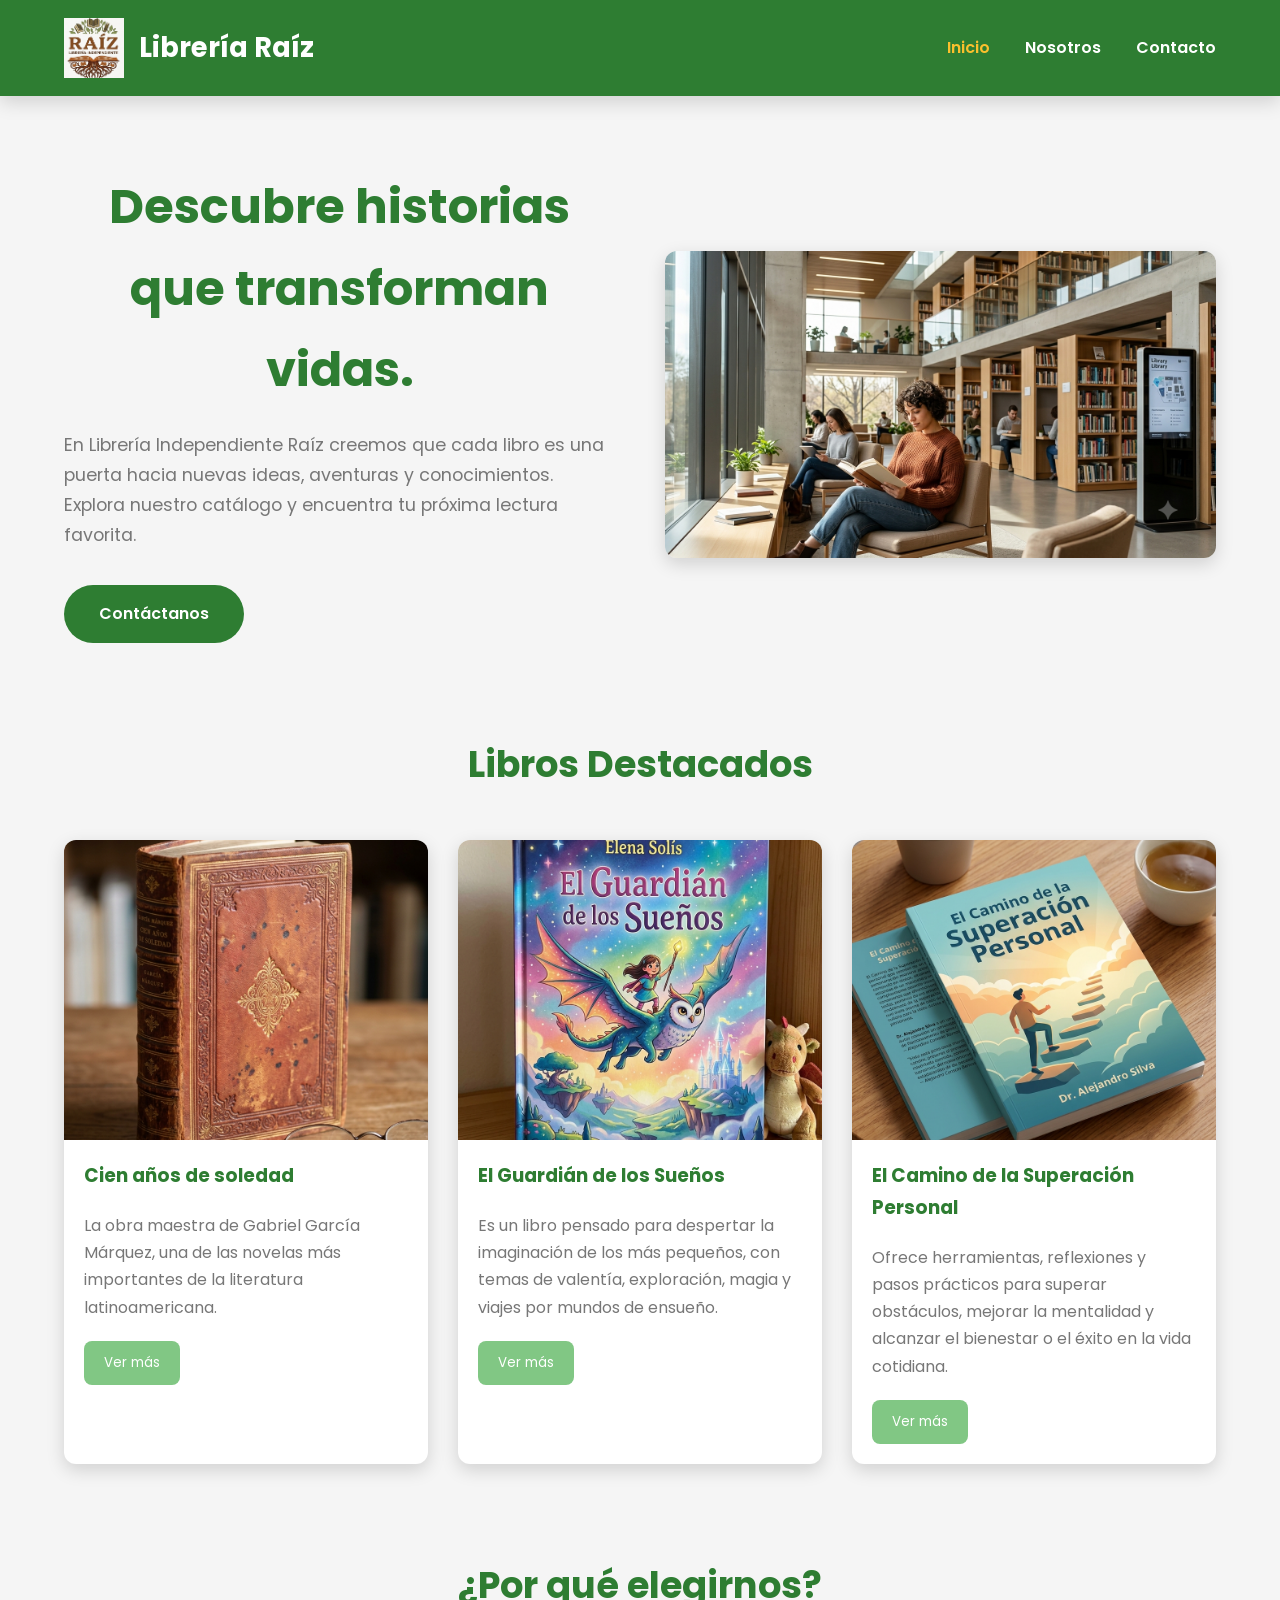
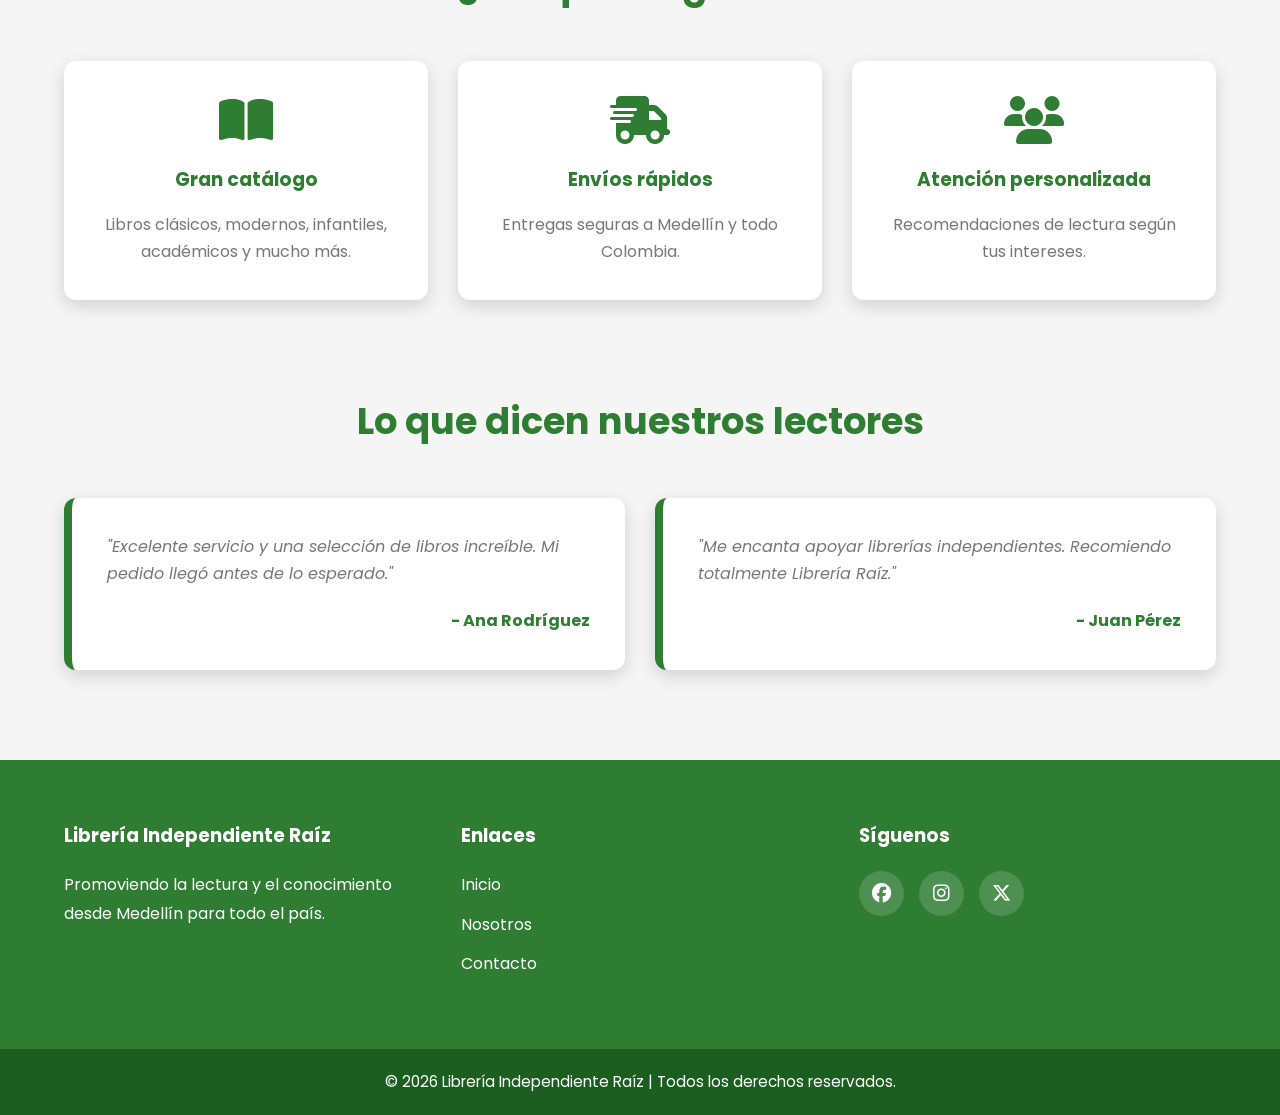
==== index.html @ 9c7256f1 "Primer commit" ====
<!DOCTYPE html>
<html lang="es">
<head>
    <meta charset="UTF-8">
    <meta name="viewport" content="width=device-width, initial-scale=1.0">
    <meta name="description" content="Librería Independiente Raíz - Descubre libros para todos los gustos.">
    <meta name="author" content="Sara Camino Cervantes">
    <title>Librería Independiente Raíz</title>

    <!-- CSS -->
    <link rel="stylesheet" href="css/main.css">

    <!-- Google Fonts -->
    <link rel="preconnect" href="https://fonts.googleapis.com">
    <link rel="preconnect" href="https://fonts.gstatic.com" crossorigin>
    <link href="https://fonts.googleapis.com/css2?family=Poppins:wght@300;400;600;700&display=swap" rel="stylesheet">

    <!-- Iconos -->
    <link rel="stylesheet"
        href="https://cdnjs.cloudflare.com/ajax/libs/font-awesome/6.7.1/css/all.min.css">
</head>

<body>

    <!-- ================= HEADER ================= -->

    <header>
        <nav class="navbar">

            <div class="logo">
                <img src="imagenes/logo.png" alt="Logo Librería Raíz">
                <h1>Librería Raíz</h1>
            </div>

            <ul class="menu">
                <li><a href="index.html" class="activo">Inicio</a></li>
                <li><a href="nosotros.html">Nosotros</a></li>
                <li><a href="contacto.html">Contacto</a></li>
            </ul>

            <div class="menu-hamburguesa">
                <i class="fa-solid fa-bars"></i>
            </div>

        </nav>
    </header>

    <!-- ================= HERO ================= -->

    <section class="hero">

        <div class="hero-texto">

            <h2>Descubre historias que transforman vidas.</h2>

            <p>
                En Librería Independiente Raíz creemos que cada libro es una puerta
                hacia nuevas ideas, aventuras y conocimientos.
                Explora nuestro catálogo y encuentra tu próxima lectura favorita.
            </p>

            <a href="contacto.html" class="btn">
                Contáctanos
            </a>

        </div>

        <div class="hero-imagen">
            <img src="imagenes/banner.png"
                alt="Persona leyendo un libro">
        </div>

    </section>

    <!-- ================= DESTACADOS ================= -->

    <main>

        <section class="destacados">

            <h2>Libros Destacados</h2>

            <div class="contenedor-tarjetas">

                <article class="tarjeta">

                    <img src="imagenes/libro1.png"
                        alt="Libro Cien años de soledad">

                    <h3>Cien años de soledad</h3>

                    <p>
                        La obra maestra de Gabriel García Márquez,
                        una de las novelas más importantes de la literatura latinoamericana.
                    </p>

                    <button>Ver más</button>

                </article>

                <article class="tarjeta">

                    <img src="imagenes/libro2.png"
                        alt="Libro El Guardián de los Sueños">

                    <h3>El Guardián de los Sueños</h3>

                    <p>
                        Es un libro pensado para despertar la imaginación de los más pequeños, con temas de valentía, exploración, magia y viajes por mundos de ensueño.
                    </p>

                    <button>Ver más</button>

                </article>

                <article class="tarjeta">

                    <img src="imagenes/libro3.png"
                        alt="Libro El Camino de la Superación Personal">

                    <h3>El Camino de la Superación Personal</h3>

                    <p>
                        Ofrece herramientas, reflexiones y pasos prácticos para superar obstáculos, mejorar la mentalidad y alcanzar el bienestar o el éxito en la vida cotidiana.
                    </p>

                    <button>Ver más</button>

                </article>

            </div>

        </section>

        <!-- ================= BENEFICIOS ================= -->

        <section class="beneficios">

            <h2>¿Por qué elegirnos?</h2>

            <div class="beneficios-grid">

                <article>

                    <i class="fa-solid fa-book-open"></i>

                    <h3>Gran catálogo</h3>

                    <p>
                        Libros clásicos, modernos, infantiles,
                        académicos y mucho más.
                    </p>

                </article>

                <article>

                    <i class="fa-solid fa-truck-fast"></i>

                    <h3>Envíos rápidos</h3>

                    <p>
                        Entregas seguras a Medellín y todo Colombia.
                    </p>

                </article>

                <article>

                    <i class="fa-solid fa-users"></i>

                    <h3>Atención personalizada</h3>

                    <p>
                        Recomendaciones de lectura según tus intereses.
                    </p>

                </article>

            </div>

        </section>

        <!-- ================= TESTIMONIOS ================= -->

        <section class="testimonios">

            <h2>Lo que dicen nuestros lectores</h2>

            <div class="contenedor-testimonios">

                <article>

                    <p>
                        "Excelente servicio y una selección de libros increíble.
                        Mi pedido llegó antes de lo esperado."
                    </p>

                    <h4>- Ana Rodríguez</h4>

                </article>

                <article>

                    <p>
                        "Me encanta apoyar librerías independientes.
                        Recomiendo totalmente Librería Raíz."
                    </p>

                    <h4>- Juan Pérez</h4>

                </article>

            </div>

        </section>

    </main>

    <!-- ================= FOOTER ================= -->

    <footer>

        <div class="footer-contenido">

            <div>

                <h3>Librería Independiente Raíz</h3>

                <p>
                    Promoviendo la lectura y el conocimiento
                    desde Medellín para todo el país.
                </p>

            </div>

            <div>

                <h3>Enlaces</h3>

                <ul>

                    <li><a href="index.html">Inicio</a></li>
                    <li><a href="nosotros.html">Nosotros</a></li>
                    <li><a href="contacto.html">Contacto</a></li>

                </ul>

            </div>

            <div>

                <h3>Síguenos</h3>

                <div class="redes">

                    <a href="#"><i class="fab fa-facebook"></i></a>
                    <a href="#"><i class="fab fa-instagram"></i></a>
                    <a href="#"><i class="fab fa-x-twitter"></i></a>

                </div>

            </div>

        </div>

        <div class="copyright">

            <p>
                © 2026 Librería Independiente Raíz | Todos los derechos reservados.
            </p>

        </div>

    </footer>

    <!-- JavaScript -->
    <script src="js/app.js"></script>

</body>
</html>
---- css/main.css ----
/* =====================================================
   LIBRERÍA INDEPENDIENTE RAÍZ
   Archivo: css/main.css
   Parte 1/4
===================================================== */

/* ================= VARIABLES ================= */

:root{

    --color-principal:#2E7D32;
    --color-secundario:#81C784;
    --color-acento:#FBC02D;
    --color-fondo:#F5F5F5;
    --color-blanco:#FFFFFF;
    --color-texto:#333333;
    --color-gris:#777777;

    --fuente:'Poppins', sans-serif;

    --radio:12px;

    --sombra:0 6px 18px rgba(0,0,0,.15);

}

/* ================= RESET ================= */

*{
    margin:0;
    padding:0;
    box-sizing:border-box;
}

html{
    scroll-behavior:smooth;
}

body{

    font-family:var(--fuente);

    background:var(--color-fondo);

    color:var(--color-texto);

    line-height:1.7;

}

img{

    max-width:100%;

    display:block;

}

a{

    text-decoration:none;

    color:inherit;

}

ul{

    list-style:none;

}

button{

    cursor:pointer;

    border:none;

}

/* ================= HEADER ================= */

header{

    width:100%;

    background:var(--color-principal);

    color:white;

    position:sticky;

    top:0;

    z-index:1000;

    box-shadow:var(--sombra);

}

/* ================= NAVBAR ================= */

.navbar{

    width:90%;

    max-width:1200px;

    margin:auto;

    display:flex;

    justify-content:space-between;

    align-items:center;

    padding:18px 0;

}

.logo{

    display:flex;

    align-items:center;

    gap:15px;

}

.logo img{

    width:60px;

    height:60px;

    object-fit:cover;

}

.logo h1{

    font-size:1.7rem;

    font-weight:700;

}

.menu{

    display:flex;

    gap:35px;

}

.menu li a{

    color:white;

    font-weight:600;

    transition:.3s;

}

.menu li a:hover{

    color:var(--color-acento);

}

.menu li a.activo{

    color:var(--color-acento);

}

/* ================= MENU HAMBURGUESA ================= */

.menu-hamburguesa{

    display:none;

    font-size:28px;

    cursor:pointer;

}

/* ================= HERO ================= */

.hero{

    width:90%;

    max-width:1200px;

    margin:70px auto;

    display:grid;

    grid-template-columns:1fr 1fr;

    align-items:center;

    gap:50px;

}

.hero-texto h2{

    font-size:3rem;

    color:var(--color-principal);

    margin-bottom:20px;

}

.hero-texto p{

    font-size:1.1rem;

    color:var(--color-gris);

    margin-bottom:35px;

}

.hero-imagen img{

    width:100%;

    border-radius:var(--radio);

    box-shadow:var(--sombra);

}

/* ================= BOTÓN ================= */

.btn{

    display:inline-block;

    background:var(--color-principal);

    color:white;

    padding:15px 35px;

    border-radius:50px;

    font-weight:600;

    transition:.3s;

}

.btn:hover{

    background:#1B5E20;

    transform:translateY(-3px);

}

/* ================= TITULOS ================= */

section h2{

    text-align:center;

    font-size:2.3rem;

    color:var(--color-principal);

    margin-bottom:45px;

}

/* ================= DESTACADOS ================= */

.destacados{

    width:90%;

    max-width:1200px;

    margin:90px auto;

}

.contenedor-tarjetas{

    display:grid;

    grid-template-columns:repeat(3,1fr);

    gap:30px;

}

.tarjeta{

    background:white;

    border-radius:var(--radio);

    overflow:hidden;

    box-shadow:var(--sombra);

    transition:.3s;

}

.tarjeta:hover{

    transform:translateY(-10px);

}

.tarjeta img{

    height:300px;

    width:100%;

    object-fit:cover;

}

.tarjeta h3{

    padding:20px;

    color:var(--color-principal);

}

.tarjeta p{

    padding:0 20px 20px;

    color:var(--color-gris);

}

.tarjeta button{

    margin:0 20px 20px;

    background:var(--color-secundario);

    color:white;

    padding:12px 20px;

    border-radius:8px;

    transition:.3s;

}

.tarjeta button:hover{

    background:var(--color-principal);

}
/* =====================================================
   LIBRERÍA INDEPENDIENTE RAÍZ
   Archivo: css/main.css
   Parte 2/4
===================================================== */

/* ================= BENEFICIOS ================= */

.beneficios{

    width:90%;

    max-width:1200px;

    margin:90px auto;

}

.beneficios-grid{

    display:grid;

    grid-template-columns:repeat(3,1fr);

    gap:30px;

}

.beneficios-grid article{

    background:var(--color-blanco);

    padding:35px;

    text-align:center;

    border-radius:var(--radio);

    box-shadow:var(--sombra);

    transition:.3s;

}

.beneficios-grid article:hover{

    transform:translateY(-8px);

}

.beneficios-grid i{

    font-size:3rem;

    color:var(--color-principal);

    margin-bottom:20px;

}

.beneficios-grid h3{

    margin-bottom:15px;

    color:var(--color-principal);

}

.beneficios-grid p{

    color:var(--color-gris);

}

/* ================= TESTIMONIOS ================= */

.testimonios{

    width:90%;

    max-width:1200px;

    margin:90px auto;

}

.contenedor-testimonios{

    display:grid;

    grid-template-columns:repeat(2,1fr);

    gap:30px;

}

.contenedor-testimonios article{

    background:var(--color-blanco);

    padding:35px;

    border-left:8px solid var(--color-principal);

    border-radius:var(--radio);

    box-shadow:var(--sombra);

}

.contenedor-testimonios p{

    font-style:italic;

    color:var(--color-gris);

    margin-bottom:20px;

}

.contenedor-testimonios h4{

    color:var(--color-principal);

    text-align:right;

}

/* ================= BANNER DE PÁGINAS ================= */

.banner-pagina{

    background:linear-gradient(rgba(46,125,50,.85), rgba(46,125,50,.85)),
    url("../imagenes/banner.jpg");

    background-size:cover;

    background-position:center;

    color:white;

    text-align:center;

    padding:80px 20px;

}

.banner-pagina h2{

    color:white;

    font-size:2.8rem;

    margin-bottom:20px;

}

.banner-pagina p{

    max-width:700px;

    margin:auto;

    font-size:1.1rem;

}

/* ================= FOOTER ================= */

footer{

    background:var(--color-principal);

    color:white;

    margin-top:80px;

}

.footer-contenido{

    width:90%;

    max-width:1200px;

    margin:auto;

    padding:60px 0;

    display:grid;

    grid-template-columns:repeat(3,1fr);

    gap:40px;

}

.footer-contenido h3{

    margin-bottom:20px;

}

.footer-contenido p{

    line-height:1.8;

}

.footer-contenido ul{

    padding:0;

}

.footer-contenido li{

    margin-bottom:12px;

}

.footer-contenido a{

    color:white;

    transition:.3s;

}

.footer-contenido a:hover{

    color:var(--color-acento);

}

/* ================= REDES SOCIALES ================= */

.redes{

    display:flex;

    gap:15px;

    margin-top:15px;

}

.redes a{

    width:45px;

    height:45px;

    background:rgba(255,255,255,.15);

    border-radius:50%;

    display:flex;

    align-items:center;

    justify-content:center;

    transition:.3s;

}

.redes a:hover{

    background:var(--color-acento);

    color:var(--color-principal);

}

.redes i{

    font-size:1.2rem;

}

/* ================= COPYRIGHT ================= */

.copyright{

    background:#1b5e20;

    text-align:center;

    padding:20px;

    font-size:.95rem;

}

/* ================= ANIMACIONES ================= */

.tarjeta,
.beneficios-grid article,
.contenedor-testimonios article{

    animation:aparecer .8s ease;

}

@keyframes aparecer{

    from{

        opacity:0;

        transform:translateY(25px);

    }

    to{

        opacity:1;

        transform:translateY(0);

    }

}

/* ================= EFECTOS GENERALES ================= */

input,
textarea,
button{

    font-family:var(--fuente);

}

button,
.btn{

    transition:all .3s ease;

}

html{

    scroll-padding-top:90px;

}
/* =====================================================
   LIBRERÍA INDEPENDIENTE RAÍZ
   Archivo: css/main.css
   Parte 3/4
   Estilos para nosotros.html y contacto.html
=====================================================*/

/* ================= HISTORIA ================= */

.historia{

    width:90%;
    max-width:1200px;
    margin:80px auto;

    display:grid;
    grid-template-columns:1fr 1fr;
    gap:50px;
    align-items:center;

}

.historia .texto h2{

    text-align:left;
    margin-bottom:25px;
    color:var(--color-principal);

}

.historia .texto p{

    margin-bottom:20px;
    color:var(--color-gris);
    text-align:justify;

}

.historia .imagen img{

    width:100%;
    border-radius:var(--radio);
    box-shadow:var(--sombra);

}

/* ================= MISIÓN Y VISIÓN ================= */

.mision-vision{

    width:90%;
    max-width:1200px;
    margin:80px auto;

    display:grid;
    grid-template-columns:repeat(2,1fr);
    gap:35px;

}

.mision-vision .card{

    background:var(--color-blanco);

    padding:40px;

    text-align:center;

    border-radius:var(--radio);

    box-shadow:var(--sombra);

    transition:.3s;

}

.mision-vision .card:hover{

    transform:translateY(-8px);

}

.mision-vision i{

    font-size:3rem;

    color:var(--color-principal);

    margin-bottom:20px;

}

.mision-vision h3{

    margin-bottom:15px;

    color:var(--color-principal);

}

.mision-vision p{

    color:var(--color-gris);

}

/* ================= VALORES ================= */

.valores{

    width:90%;
    max-width:1200px;
    margin:90px auto;

}

.contenedor-valores{

    display:grid;

    grid-template-columns:repeat(3,1fr);

    gap:30px;

}

.contenedor-valores article{

    background:var(--color-blanco);

    padding:35px;

    text-align:center;

    border-radius:var(--radio);

    box-shadow:var(--sombra);

    transition:.3s;

}

.contenedor-valores article:hover{

    transform:translateY(-8px);

}

.contenedor-valores i{

    font-size:2.8rem;

    color:var(--color-principal);

    margin-bottom:20px;

}

.contenedor-valores h3{

    color:var(--color-principal);

    margin-bottom:15px;

}

.contenedor-valores p{

    color:var(--color-gris);

}

/* ================= EQUIPO ================= */

.equipo{

    width:90%;
    max-width:1200px;
    margin:90px auto;

}

.equipo-grid{

    display:grid;

    grid-template-columns:repeat(3,1fr);

    gap:30px;

}

.miembro{

    background:var(--color-blanco);

    border-radius:var(--radio);

    text-align:center;

    overflow:hidden;

    box-shadow:var(--sombra);

    transition:.3s;

}

.miembro:hover{

    transform:translateY(-10px);

}

.miembro img{

    width:100%;
    height:320px;
    object-fit:cover;

}

.miembro h3{

    margin-top:20px;

    color:var(--color-principal);

}

.miembro p{

    margin:15px 20px 25px;

    color:var(--color-gris);

}

/* ================= CONTACTO ================= */

.contacto-contenedor{

    width:90%;
    max-width:1200px;

    margin:80px auto;

    display:grid;

    grid-template-columns:1fr 1.2fr;

    gap:50px;

}

.info-contacto{

    background:var(--color-principal);

    color:white;

    padding:40px;

    border-radius:var(--radio);

    box-shadow:var(--sombra);

}

.info-contacto h2{

    color:white;

    text-align:left;

    margin-bottom:30px;

}

.info-contacto p{

    margin-bottom:22px;

    display:flex;

    align-items:flex-start;

    gap:15px;

    line-height:1.7;

}

.info-contacto i{

    color:var(--color-acento);

    font-size:1.3rem;

    margin-top:3px;

}

/* ================= FORMULARIO ================= */

.formulario{

    background:var(--color-blanco);

    padding:40px;

    border-radius:var(--radio);

    box-shadow:var(--sombra);

}

.formulario h2{

    text-align:left;

    margin-bottom:30px;

}

.campo{

    margin-bottom:22px;

}

.campo label{

    display:block;

    font-weight:600;

    margin-bottom:8px;

}

.campo input,
.campo textarea{

    width:100%;

    padding:14px;

    border:1px solid #dcdcdc;

    border-radius:8px;

    outline:none;

    font-size:1rem;

    transition:.3s;

}

.campo textarea{

    resize:vertical;

}

.campo input:focus,
.campo textarea:focus{

    border-color:var(--color-principal);

    box-shadow:0 0 6px rgba(46,125,50,.25);

}

.formulario button{

    width:100%;

    background:var(--color-principal);

    color:white;

    padding:15px;

    border:none;

    border-radius:8px;

    font-size:1rem;

    font-weight:600;

}

.formulario button:hover{

    background:#1B5E20;

}

/* ================= MAPA ================= */

.mapa{

    width:90%;
    max-width:1200px;

    margin:90px auto;

}

.mapa iframe{

    width:100%;

    border-radius:var(--radio);

    box-shadow:var(--sombra);

}
/* =====================================================
   LIBRERÍA INDEPENDIENTE RAÍZ
   Archivo: css/main.css
   Parte 4/4
   Responsive - Menú móvil - Ajustes finales
=====================================================*/

/* ================= TABLETS ================= */

@media (max-width: 992px){

    .hero{

        grid-template-columns:1fr;
        text-align:center;
        gap:40px;

    }

    .hero-texto h2{

        font-size:2.5rem;

    }

    .contenedor-tarjetas{

        grid-template-columns:repeat(2,1fr);

    }

    .beneficios-grid{

        grid-template-columns:1fr;

    }

    .contenedor-testimonios{

        grid-template-columns:1fr;

    }

    .historia{

        grid-template-columns:1fr;
        text-align:center;

    }

    .historia .texto h2{

        text-align:center;

    }

    .mision-vision{

        grid-template-columns:1fr;

    }

    .contenedor-valores{

        grid-template-columns:1fr;

    }

    .equipo-grid{

        grid-template-columns:repeat(2,1fr);

    }

    .contacto-contenedor{

        grid-template-columns:1fr;

    }

    .footer-contenido{

        grid-template-columns:1fr;
        text-align:center;

    }

    .redes{

        justify-content:center;

    }

}

/* ================= CELULARES ================= */

@media (max-width:768px){

    .navbar{

        flex-wrap:wrap;
        position:relative;

    }

    .menu{

        display:none;

        flex-direction:column;

        width:100%;

        background:var(--color-principal);

        margin-top:20px;

        padding:20px;

        border-radius:10px;

        text-align:center;

        gap:20px;

    }

    .menu.activo{

        display:flex;

    }

    .menu-hamburguesa{

        display:block;
        color:white;

    }

    .logo h1{

        font-size:1.4rem;

    }

    .hero{

        margin:50px auto;

    }

    .hero-texto h2{

        font-size:2rem;

    }

    .hero-texto p{

        font-size:1rem;

    }

    .contenedor-tarjetas{

        grid-template-columns:1fr;

    }

    .equipo-grid{

        grid-template-columns:1fr;

    }

    section h2{

        font-size:2rem;

    }

    .banner-pagina h2{

        font-size:2.2rem;

    }

    .footer-contenido{

        padding:45px 0;

    }

}

/* ================= CELULARES PEQUEÑOS ================= */

@media (max-width:480px){

    body{

        font-size:15px;

    }

    .logo img{

        width:50px;
        height:50px;

    }

    .logo h1{

        font-size:1.2rem;

    }

    .hero-texto h2{

        font-size:1.7rem;

    }

    .btn{

        width:100%;
        text-align:center;

    }

    .tarjeta img{

        height:230px;

    }

    .miembro img{

        height:260px;

    }

    .banner-pagina{

        padding:60px 20px;

    }

    .banner-pagina h2{

        font-size:1.8rem;

    }

    .formulario,
    .info-contacto{

        padding:25px;

    }

    .campo input,
    .campo textarea{

        padding:12px;

    }

}

/* ================= EFECTOS DE ENTRADA ================= */

.hero,
.destacados,
.beneficios,
.testimonios,
.historia,
.mision-vision,
.valores,
.equipo,
.contacto-contenedor,
.mapa{

    animation:fadeIn 1s ease-in-out;

}

@keyframes fadeIn{

    from{

        opacity:0;
        transform:translateY(20px);

    }

    to{

        opacity:1;
        transform:translateY(0);

    }

}

/* ================= HOVER GENERAL ================= */

.tarjeta,
.miembro,
.beneficios-grid article,
.contenedor-valores article,
.mision-vision .card{

    transition:transform .3s ease,
               box-shadow .3s ease;

}

.tarjeta:hover,
.miembro:hover,
.beneficios-grid article:hover,
.contenedor-valores article:hover,
.mision-vision .card:hover{

    transform:translateY(-8px);

    box-shadow:0 12px 25px rgba(0,0,0,.20);

}

/* ================= SCROLL PERSONALIZADO ================= */

::-webkit-scrollbar{

    width:10px;

}

::-webkit-scrollbar-track{

    background:#eeeeee;

}

::-webkit-scrollbar-thumb{

    background:var(--color-principal);

    border-radius:20px;

}

::-webkit-scrollbar-thumb:hover{

    background:#1B5E20;

}

/* ================= SELECCIÓN DE TEXTO ================= */

::selection{

    background:var(--color-principal);

    color:white;

}

/* ================= FIN DEL ARCHIVO ================= */
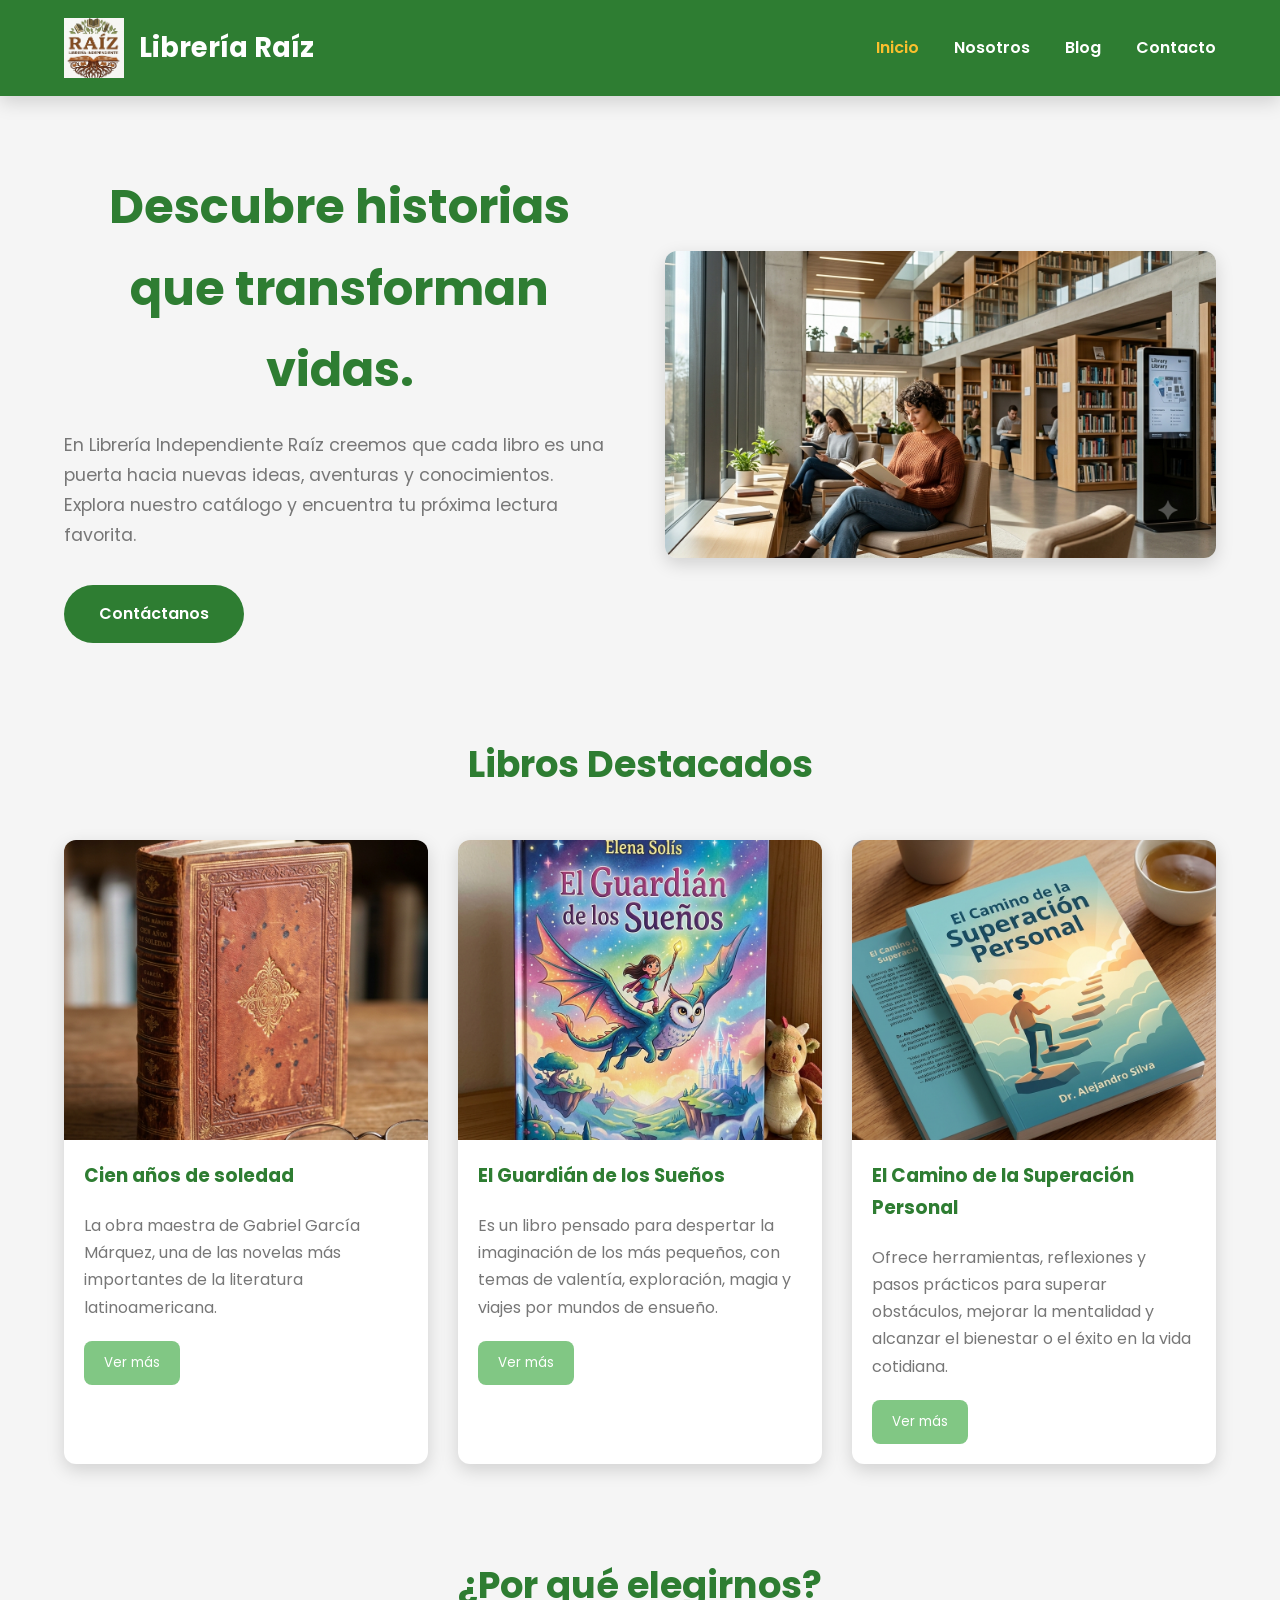
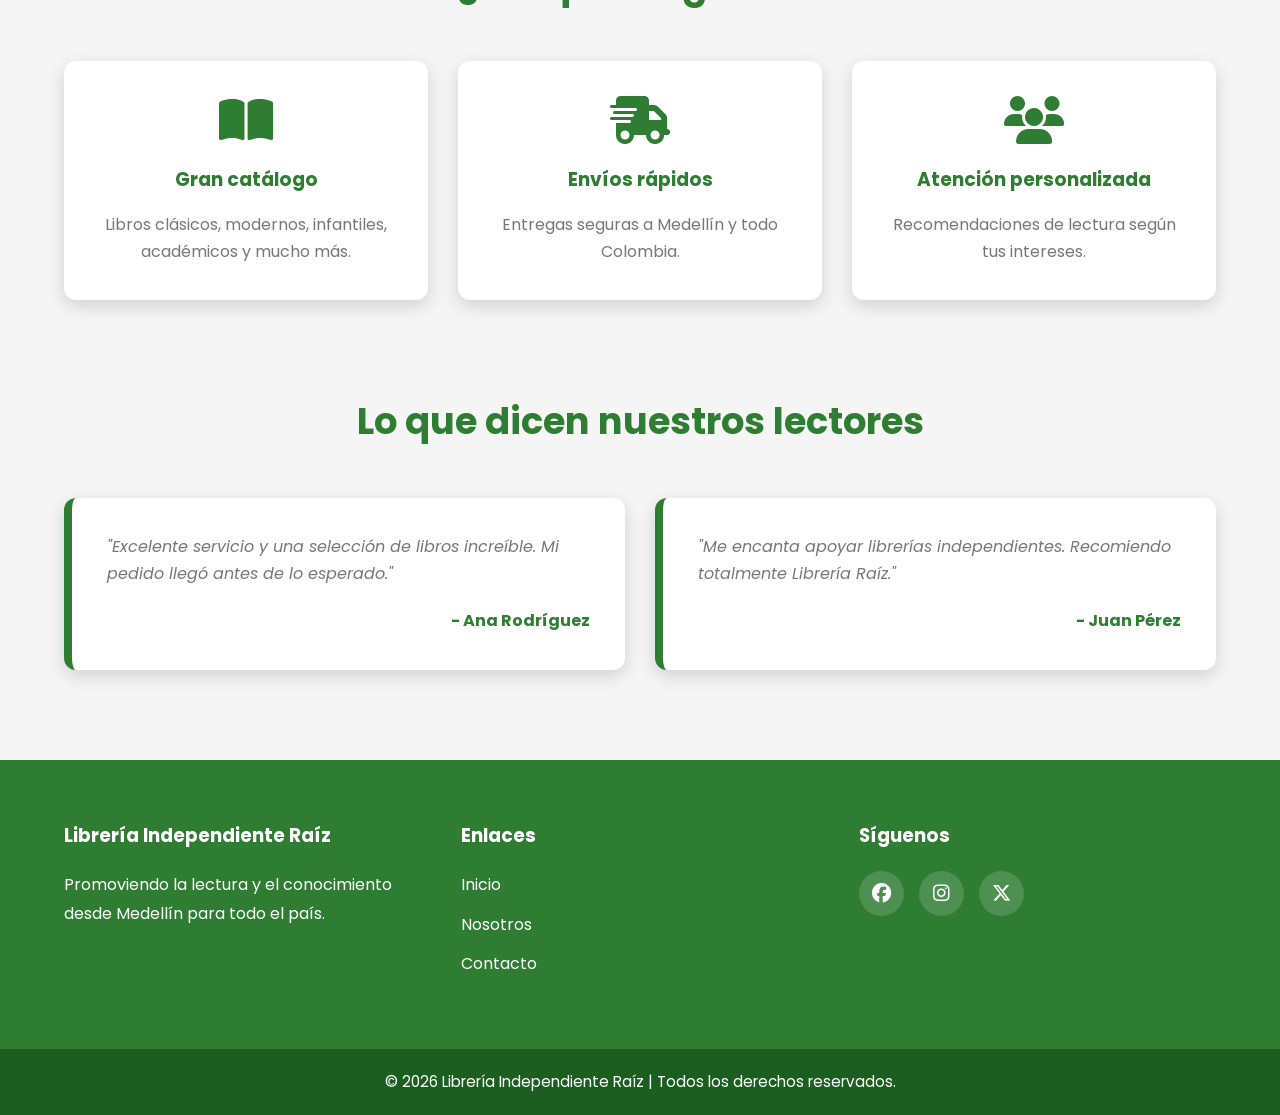
==== commit c86b8c02: "Se agrega Blog" ====
--- a/index.html
+++ b/index.html
@@ -35,6 +35,7 @@
             <ul class="menu">
                 <li><a href="index.html" class="activo">Inicio</a></li>
                 <li><a href="nosotros.html">Nosotros</a></li>
+                <li><a href="blog.html">Blog</a></li>
                 <li><a href="contacto.html">Contacto</a></li>
             </ul>
 
--- a/css/main.css
+++ b/css/main.css
@@ -1508,4 +1508,106 @@
 
 }
 
+/*================ BLOG ================*/
+
+.blog{
+
+    width:90%;
+
+    max-width:1200px;
+
+    margin:80px auto;
+
+}
+
+.blog-grid{
+
+    display:grid;
+
+    grid-template-columns:repeat(auto-fit,minmax(320px,1fr));
+
+    gap:35px;
+
+}
+
+.entrada-blog{
+
+    background:white;
+
+    border-radius:12px;
+
+    overflow:hidden;
+
+    box-shadow:0 5px 15px rgba(0,0,0,.15);
+
+    transition:.3s;
+
+}
+
+.entrada-blog:hover{
+
+    transform:translateY(-8px);
+
+}
+
+.entrada-blog img{
+
+    width:100%;
+
+    height:250px;
+
+    object-fit:cover;
+
+}
+
+.contenido-blog{
+
+    padding:25px;
+
+}
+
+.contenido-blog span{
+
+    color:gray;
+
+    font-size:.9rem;
+
+}
+
+.contenido-blog h3{
+
+    margin:15px 0;
+
+    color:#2E7D32;
+
+}
+
+.contenido-blog p{
+
+    margin-bottom:20px;
+
+    color:#555;
+
+}
+
+.contenido-blog button{
+
+    background:#2E7D32;
+
+    color:white;
+
+    border:none;
+
+    padding:12px 22px;
+
+    border-radius:8px;
+
+}
+
+.contenido-blog button:hover{
+
+    background:#1B5E20;
+
+}
+
 /* ================= FIN DEL ARCHIVO ================= */
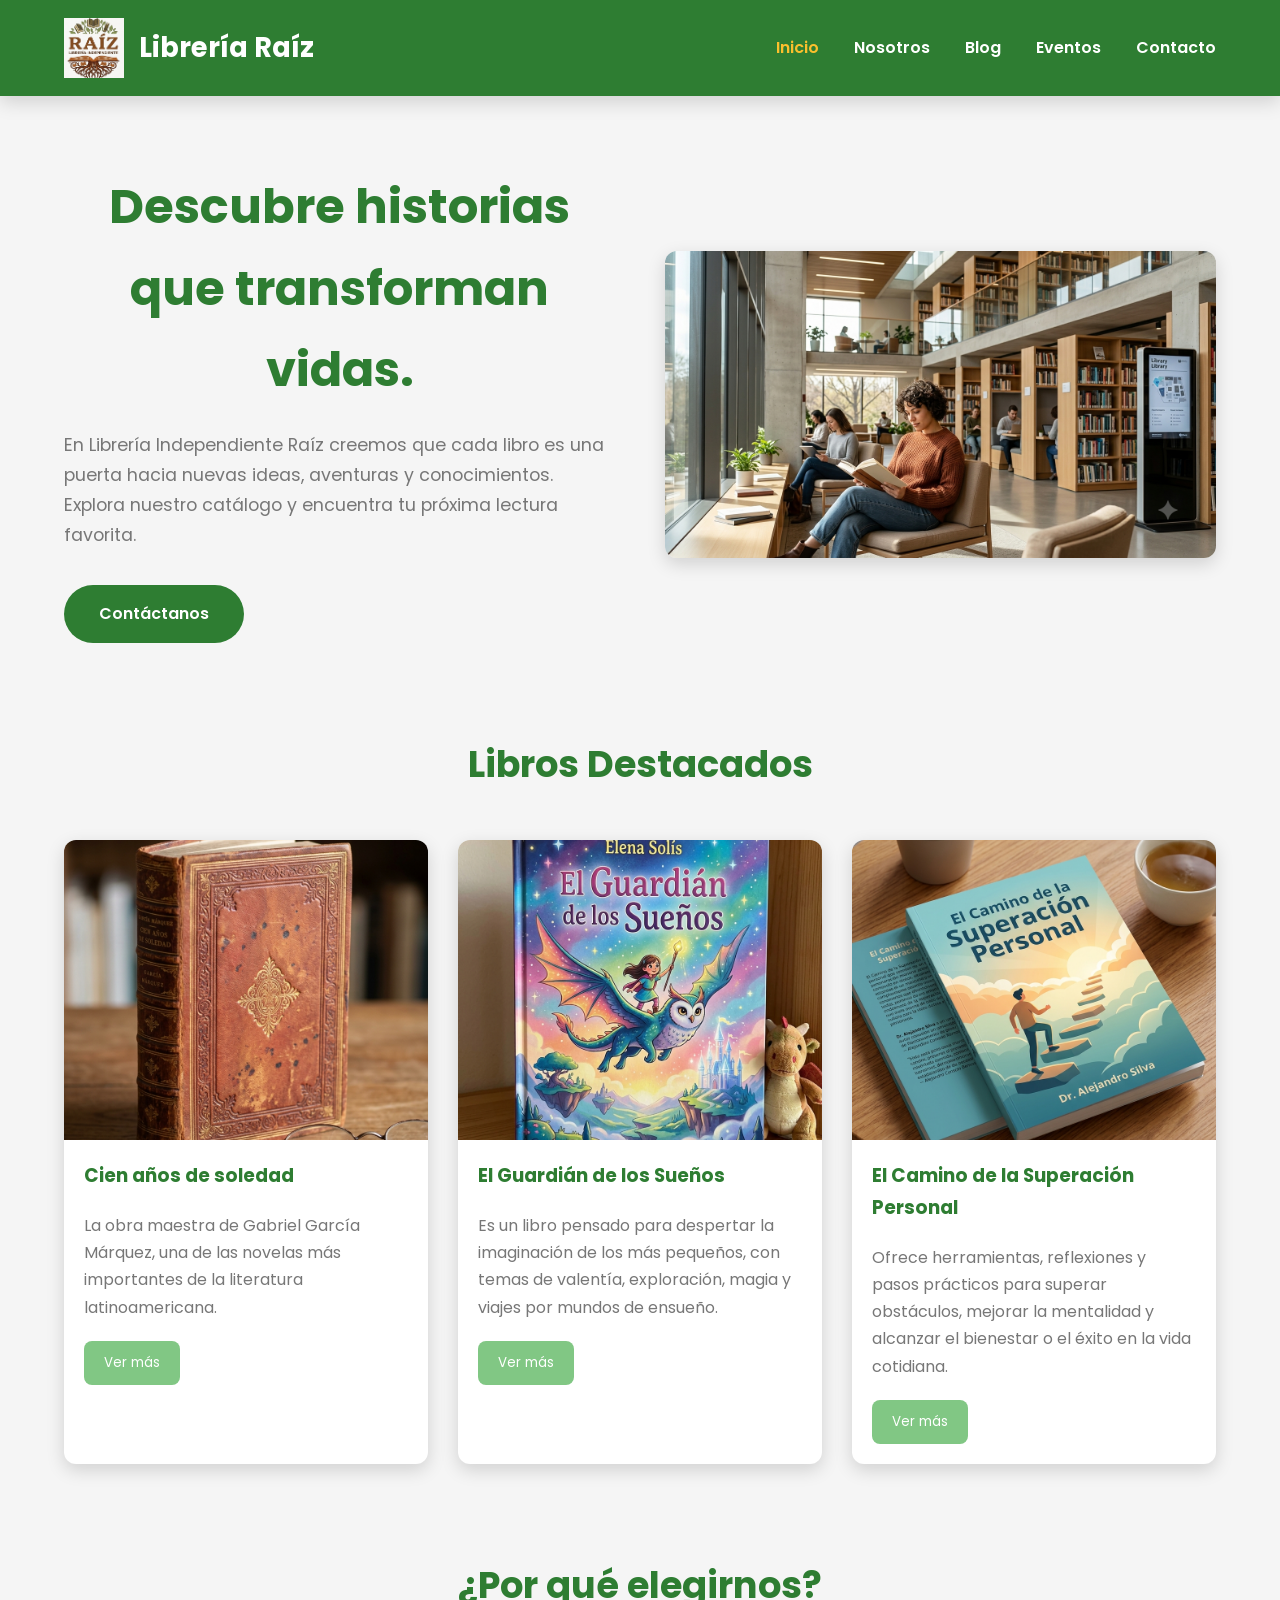
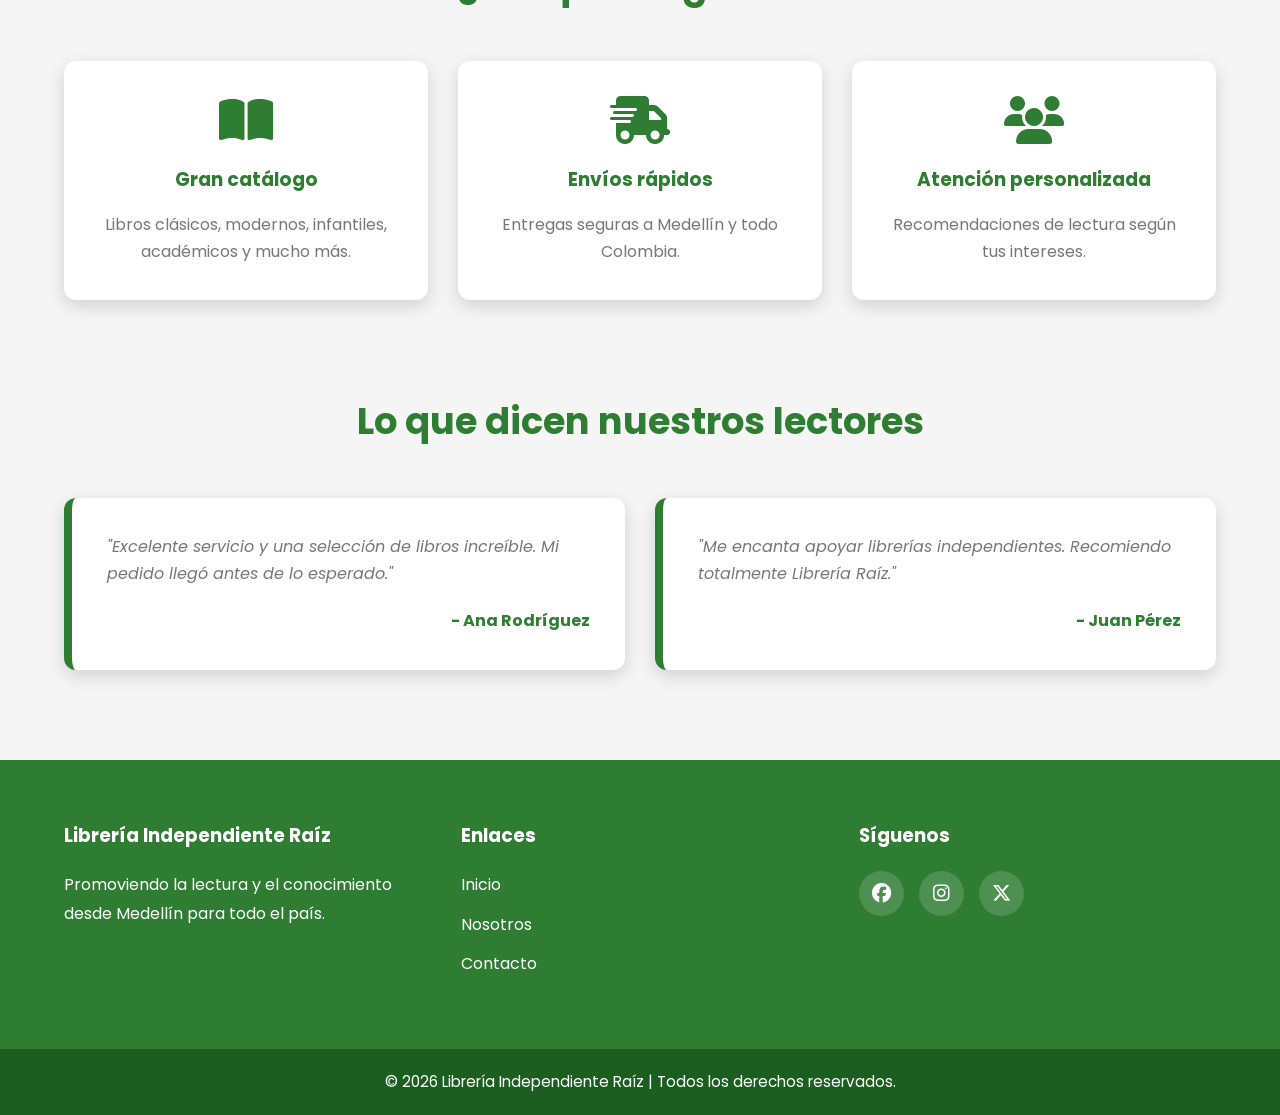
==== commit 6b058cea: "Se agrega el sitio de eventos." ====
--- a/index.html
+++ b/index.html
@@ -36,6 +36,7 @@
                 <li><a href="index.html" class="activo">Inicio</a></li>
                 <li><a href="nosotros.html">Nosotros</a></li>
                 <li><a href="blog.html">Blog</a></li>
+                <li><a href="eventos.html">Eventos</a></li>
                 <li><a href="contacto.html">Contacto</a></li>
             </ul>
 
--- a/css/main.css
+++ b/css/main.css
@@ -1508,7 +1508,109 @@
 
 }
 
-/*================ BLOG ================*/
+/*================ BLOG =================*/
+
+.buscador-blog{
+
+    width:90%;
+
+    max-width:900px;
+
+    margin:60px auto;
+
+    text-align:center;
+
+}
+
+.buscador-blog input{
+
+    width:100%;
+
+    padding:16px;
+
+    border-radius:50px;
+
+    border:1px solid #ddd;
+
+    margin-top:20px;
+
+    font-size:16px;
+
+}
+
+.categorias{
+
+    width:90%;
+
+    margin:auto;
+
+    display:flex;
+
+    justify-content:center;
+
+    flex-wrap:wrap;
+
+    gap:15px;
+
+}
+
+.categorias button{
+
+    background:#2E7D32;
+
+    color:white;
+
+    border:none;
+
+    padding:12px 20px;
+
+    border-radius:30px;
+
+    cursor:pointer;
+
+    transition:.3s;
+
+}
+
+.categorias button:hover{
+
+    background:#1B5E20;
+
+}
+
+.articulo-destacado{
+
+    width:90%;
+
+    max-width:1100px;
+
+    margin:70px auto;
+
+    background:#2E7D32;
+
+    color:white;
+
+    padding:50px;
+
+    border-radius:15px;
+
+}
+
+.articulo-destacado span{
+
+    color:#FFD54F;
+
+    font-weight:bold;
+
+}
+
+.articulo-destacado h2{
+
+    color:white;
+
+    margin:20px 0;
+
+}
 
 .blog{
 
@@ -1526,7 +1628,7 @@
 
     grid-template-columns:repeat(auto-fit,minmax(320px,1fr));
 
-    gap:35px;
+    gap:30px;
 
 }
 
@@ -1534,9 +1636,9 @@
 
     background:white;
 
-    border-radius:12px;
-
-    overflow:hidden;
+    padding:30px;
+
+    border-radius:15px;
 
     box-shadow:0 5px 15px rgba(0,0,0,.15);
 
@@ -1546,67 +1648,223 @@
 
 .entrada-blog:hover{
 
+    transform:translateY(-10px);
+
+}
+
+.entrada-blog span{
+
+    color:#888;
+
+    font-size:.9rem;
+
+}
+
+.entrada-blog h3{
+
+    margin:15px 0;
+
+    color:#2E7D32;
+
+}
+
+.entrada-blog p{
+
+    margin-bottom:25px;
+
+}
+
+.populares{
+
+    width:90%;
+
+    max-width:700px;
+
+    margin:80px auto;
+
+}
+
+.populares ul{
+
+    list-style:none;
+
+}
+
+.populares li{
+
+    background:white;
+
+    margin:15px 0;
+
+    padding:18px;
+
+    border-radius:10px;
+
+    box-shadow:0 5px 10px rgba(0,0,0,.1);
+
+}
+
+.newsletter{
+
+    width:90%;
+
+    max-width:700px;
+
+    margin:90px auto;
+
+    text-align:center;
+
+    background:white;
+
+    padding:45px;
+
+    border-radius:15px;
+
+    box-shadow:0 5px 15px rgba(0,0,0,.15);
+
+}
+
+.newsletter input{
+
+    width:100%;
+
+    padding:15px;
+
+    margin:25px 0;
+
+    border:1px solid #ddd;
+
+    border-radius:10px;
+
+}
+
+/*================ EVENTOS ================*/
+
+.eventos{
+
+    width:90%;
+
+    max-width:1200px;
+
+    margin:80px auto;
+
+}
+
+.eventos-grid{
+
+    display:grid;
+
+    grid-template-columns:repeat(auto-fit,minmax(300px,1fr));
+
+    gap:30px;
+
+}
+
+.evento{
+
+    background:white;
+
+    padding:30px;
+
+    border-radius:15px;
+
+    box-shadow:0 5px 15px rgba(0,0,0,.15);
+
+    transition:.3s;
+
+}
+
+.evento:hover{
+
     transform:translateY(-8px);
 
 }
 
-.entrada-blog img{
+.evento h3{
+
+    color:#2E7D32;
+
+    margin-bottom:20px;
+
+}
+
+.evento p{
+
+    margin-bottom:12px;
+
+}
+
+.evento-btn{
+
+    margin-top:20px;
+
+    background:#2E7D32;
+
+    color:white;
+
+    border:none;
+
+    padding:12px 22px;
+
+    border-radius:8px;
+
+    cursor:pointer;
+
+}
+
+.evento-btn:hover{
+
+    background:#1B5E20;
+
+}
+
+/*================ CALENDARIO ================*/
+
+.calendario{
+
+    width:90%;
+
+    max-width:900px;
+
+    margin:70px auto;
+
+}
+
+.calendario table{
 
     width:100%;
 
-    height:250px;
-
-    object-fit:cover;
-
-}
-
-.contenido-blog{
-
-    padding:25px;
-
-}
-
-.contenido-blog span{
-
-    color:gray;
-
-    font-size:.9rem;
-
-}
-
-.contenido-blog h3{
-
-    margin:15px 0;
-
-    color:#2E7D32;
-
-}
-
-.contenido-blog p{
-
-    margin-bottom:20px;
-
-    color:#555;
-
-}
-
-.contenido-blog button{
+    border-collapse:collapse;
+
+}
+
+.calendario th{
 
     background:#2E7D32;
 
     color:white;
 
-    border:none;
-
-    padding:12px 22px;
-
-    border-radius:8px;
-
-}
-
-.contenido-blog button:hover{
-
-    background:#1B5E20;
+    padding:15px;
+
+}
+
+.calendario td{
+
+    border:1px solid #ddd;
+
+    text-align:center;
+
+    padding:18px;
+
+}
+
+.evento-dia{
+
+    background:#81C784;
+
+    font-weight:bold;
+
+    color:white;
 
 }
 
